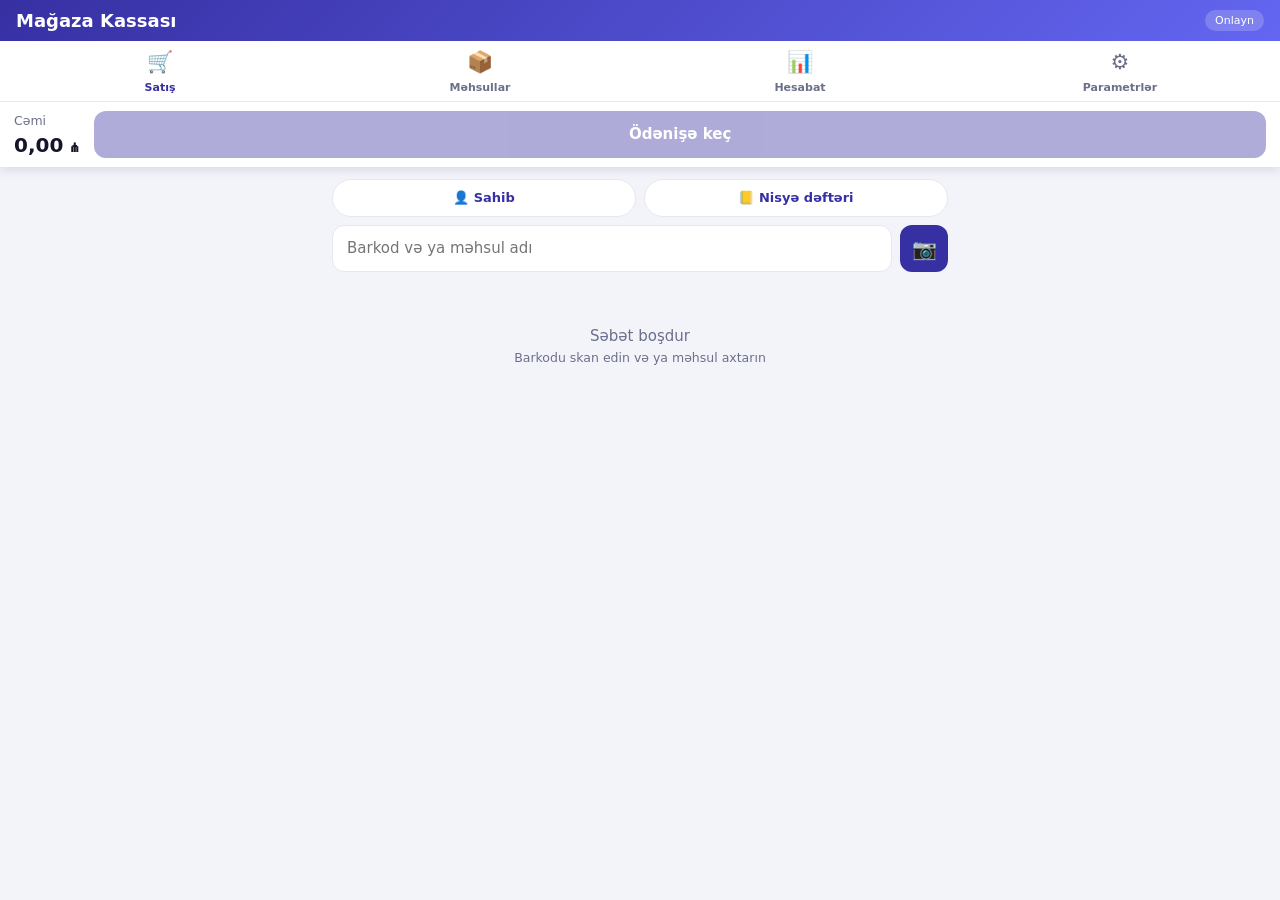
==== index.html @ 7f699fbc "Add files via upload" ====
<!DOCTYPE html>
<html lang="az">
<head>
<meta charset="UTF-8">
<meta name="viewport" content="width=device-width,initial-scale=1,viewport-fit=cover">
<meta name="theme-color" content="#3730a3">
<meta name="mobile-web-app-capable" content="yes">
<link rel="manifest" href="manifest.json">
<link rel="icon" href="icon-192.png">
<link rel="apple-touch-icon" href="icon-192.png">
<title>Mağaza Kassası</title>
<link rel="stylesheet" href="style.css">
</head>
<body data-v="sell">
<div id="top">
<header><h1 id="title">Mağaza Kassası</h1><span id="net" class="pill">Onlayn</span></header>
<nav>
  <button data-v="sell" onclick="go('sell')"><i>🛒</i>Satış</button>
  <button data-v="prod" onclick="go('prod')"><i>📦</i>Məhsullar</button>
  <button data-v="rep" onclick="go('rep')"><i>📊</i>Hesabat</button>
  <button data-v="set" onclick="go('set')"><i>⚙️</i>Parametrlər</button>
</nav>
<div id="paybar"><div><small>Cəmi</small><b id="tot">0,00 ₼</b></div><button id="pay" class="btn" onclick="payModal()" disabled>Ödənişə keç</button></div>
</div>
<main>
  <section id="v-sell" class="view on">
    <div class="bar" style="margin-bottom:8px"><button id="sel" class="chip" onclick="sellerModal()"></button><button class="chip" onclick="custList()">📒 Nisyə dəftəri</button></div>
    <div class="bar"><input id="q" placeholder="Barkod və ya məhsul adı" autocomplete="off" enterkeyhint="done"><button class="ic" onclick="openScan('sell')" aria-label="Barkod skan et">📷</button></div>
    <div id="sug"></div>
    <div id="cartl"></div>
  </section>
  <section id="v-prod" class="view">
    <div class="bar"><input id="pq" placeholder="Axtarış: ad və ya barkod" oninput="rProd()" autocomplete="off"><button class="ic" onclick="openScan('search')" aria-label="Barkod skan et">📷</button><button class="ic" onclick="editProduct()" aria-label="Yeni məhsul">+</button></div>
    <div id="plist"></div>
  </section>
  <section id="v-rep" class="view"></section>
  <section id="v-set" class="view"></section>
</main>
<div id="scan"><video id="vid" playsinline muted></video><div class="frame"></div><div id="smsg"></div><button id="sx" onclick="closeScan()" aria-label="Bağla">✕</button></div>
<div id="mdl" onclick="if(event.target===this)closeModal()"><div id="sheet"></div></div>
<div id="tst"></div>
<script src="app.js"></script>
</body>
</html>
---- style.css ----
:root{--p:#3730a3;--p2:#6366f1;--bg:#f3f4fa;--t:#14152b;--m:#6b6f8a;--ln:#e6e7f2;--ok:#059669;--er:#dc2626;--wa:#d97706;--nav:62px}
*{box-sizing:border-box;-webkit-tap-highlight-color:transparent}
body{margin:0;font:15px/1.4 system-ui,-apple-system,"Segoe UI",Roboto,sans-serif;background:var(--bg);color:var(--t);padding-bottom:calc(90px + env(safe-area-inset-bottom));overscroll-behavior-y:contain}
header{display:flex;justify-content:space-between;align-items:center;padding:calc(12px + env(safe-area-inset-top)) 16px 12px;background:linear-gradient(135deg,var(--p),var(--p2));color:#fff}
h1{margin:0;font-size:18px}h2{margin:0 0 12px;font-size:18px}h3{margin:18px 0 0;font-size:15px}
.pill{font-size:11px;padding:3px 10px;border-radius:99px;background:#ffffff30}.pill.off{background:#fbbf24;color:#422006}
main{padding:12px;max-width:640px;margin:auto}
.view{display:none}.view.on{display:block}
input,select{width:100%;font:inherit;padding:12px 14px;border:1.5px solid var(--ln);border-radius:12px;background:#fff;color:var(--t);outline:none}
input:focus,select:focus{border-color:var(--p2)}
label{display:block;margin-bottom:10px;font-size:13px;color:var(--m)}label input,label select{margin-top:4px}
.bar{display:flex;gap:8px}
.ic{flex:none;width:48px;border:0;border-radius:12px;background:var(--p);color:#fff;font-size:20px}
.btn{display:block;width:100%;border:0;border-radius:12px;padding:13px 18px;font:inherit;font-weight:600;background:var(--p);color:#fff;cursor:pointer}
.btn:disabled{opacity:.4}.btn.er{background:var(--er)}.btn.gh{background:#e8e9f7;color:var(--p)}
.card{background:#fff;border-radius:16px;padding:12px 14px;margin-top:10px;box-shadow:0 1px 3px #14152b10}
.item{display:flex;align-items:center;gap:10px}
.grow{flex:1;min-width:0}.grow b{display:block;overflow:hidden;text-overflow:ellipsis;white-space:nowrap}
small,.muted{color:var(--m);font-size:12.5px}.r{text-align:right}
.qty{display:flex;align-items:center;gap:8px}
.qty button{width:36px;height:36px;border:0;border-radius:10px;background:#eef0ff;color:var(--p);font-size:20px}
.qty span{min-width:22px;text-align:center;font-weight:700}
.empty{text-align:center;color:var(--m);padding:48px 0}
#sug{border-radius:12px;overflow:hidden;margin-top:6px;box-shadow:0 4px 16px #14152b18}
.sug{display:flex;justify-content:space-between;gap:8px;padding:11px 14px;background:#fff;border-bottom:1px solid var(--ln)}
.badge{display:inline-block;font-size:11px;font-weight:600;padding:2px 8px;border-radius:99px}
.badge.ok{background:#d1fae5;color:var(--ok)}.badge.wa{background:#fef3c7;color:var(--wa)}.badge.er{background:#fee2e2;color:var(--er)}
#paybar{display:none;align-items:center;gap:14px;padding:8px 14px;background:#fff}
body[data-v=sell] #paybar{display:flex}
#paybar div{flex:none}#paybar b{display:block;font-size:20px}
nav{display:flex;background:#fff;border-bottom:1px solid var(--ln)}
nav button{flex:1;border:0;background:none;font:inherit;font-size:11px;font-weight:600;color:var(--m);display:flex;flex-direction:column;align-items:center;justify-content:center;gap:2px}
nav button i{font-style:normal;font-size:21px}nav button.on{color:var(--p)}
.seg{display:flex;gap:6px;background:#e8e9f7;padding:4px;border-radius:12px;margin-bottom:12px}
.seg button{flex:1;border:0;border-radius:9px;padding:9px 4px;background:none;font:inherit;font-weight:600;font-size:13px;color:var(--m)}
.seg button.on{background:#fff;color:var(--p);box-shadow:0 1px 3px #0002}.seg button:disabled{opacity:.5}
.grid,.row2{display:grid;grid-template-columns:1fr 1fr;gap:10px}
.stat{background:#fff;border-radius:16px;padding:14px}.stat b{display:block;font-size:19px;margin-top:2px}
.stat.hi{background:linear-gradient(135deg,var(--p),var(--p2));color:#fff;grid-column:1/-1}.stat.hi small{color:#ffffffc0}.stat.hi b{font-size:26px}
#mdl{display:none;position:fixed;inset:0;background:#0008;z-index:20;align-items:flex-start}#mdl.on{display:flex}
#sheet{width:100%;max-width:640px;margin:0 auto;background:#fff;border-radius:0 0 22px 22px;padding:calc(18px + env(safe-area-inset-top)) 16px 18px;max-height:88vh;overflow:auto}
.big{font-size:34px;font-weight:800;text-align:center;margin:6px 0 14px;color:var(--p)}
.chips{display:flex;gap:8px;flex-wrap:wrap;margin-bottom:12px}
.chips button{border:1.5px solid var(--ln);background:#fff;border-radius:99px;padding:8px 14px;font:inherit;font-weight:600;color:var(--p)}
.change{text-align:center;font-weight:700;font-size:18px;padding:12px;background:#eef0ff;border-radius:12px;margin-bottom:12px}
.rc{font-family:ui-monospace,Menlo,monospace;font-size:13px;margin-bottom:10px}.rc div{display:flex;justify-content:space-between;gap:8px;padding:3px 0}.rc hr{border:0;border-top:1px dashed var(--m)}
#scan{display:none;position:fixed;inset:0;background:#000;z-index:30;overflow:hidden}#scan.on{display:block}
#scan video{width:100%;height:100%;object-fit:cover}
.frame{position:absolute;left:8%;right:8%;top:28%;height:26%;border:3px solid #fff;border-radius:16px;box-shadow:0 0 0 100vmax #0007}
.frame::after{content:"";position:absolute;left:8px;right:8px;top:50%;height:2px;background:#f43f5e;animation:ln 1.6s infinite alternate}
@keyframes ln{from{transform:translateY(-34px)}to{transform:translateY(34px)}}
@media(prefers-reduced-motion:reduce){.frame::after{animation:none}}
#smsg{position:absolute;left:16px;right:16px;bottom:calc(60px + env(safe-area-inset-bottom));text-align:center;color:#fff;font-weight:600;background:#000a;padding:12px;border-radius:12px}
#sx{position:absolute;right:16px;top:calc(16px + env(safe-area-inset-top));width:44px;height:44px;border:0;border-radius:50%;background:#fff;font-size:18px}
#tst{position:fixed;left:16px;right:16px;top:calc(190px + env(safe-area-inset-top));z-index:40;padding:12px 14px;border-radius:12px;background:var(--t);color:#fff;text-align:center;opacity:0;transform:translateY(-10px);transition:.2s;pointer-events:none}
#tst.on{opacity:1;transform:none}#tst.err{background:var(--er)}#tst.ok{background:var(--ok)}
.chip{flex:1;border:1.5px solid var(--ln);background:#fff;border-radius:99px;padding:9px 12px;font:inherit;font-weight:600;font-size:13px;color:var(--p)}
#top{position:sticky;top:0;z-index:6;box-shadow:0 2px 10px #14152b22}
header{padding-top:calc(8px + env(safe-area-inset-top));padding-bottom:8px}
nav button{padding:7px 0 6px}
.brand{text-align:center;font-weight:800;font-size:24px;letter-spacing:.16em;margin:14px 0 16px;background:linear-gradient(135deg,var(--p),var(--p2));-webkit-background-clip:text;background-clip:text;color:transparent}.brand sup{font-size:11px;letter-spacing:0}
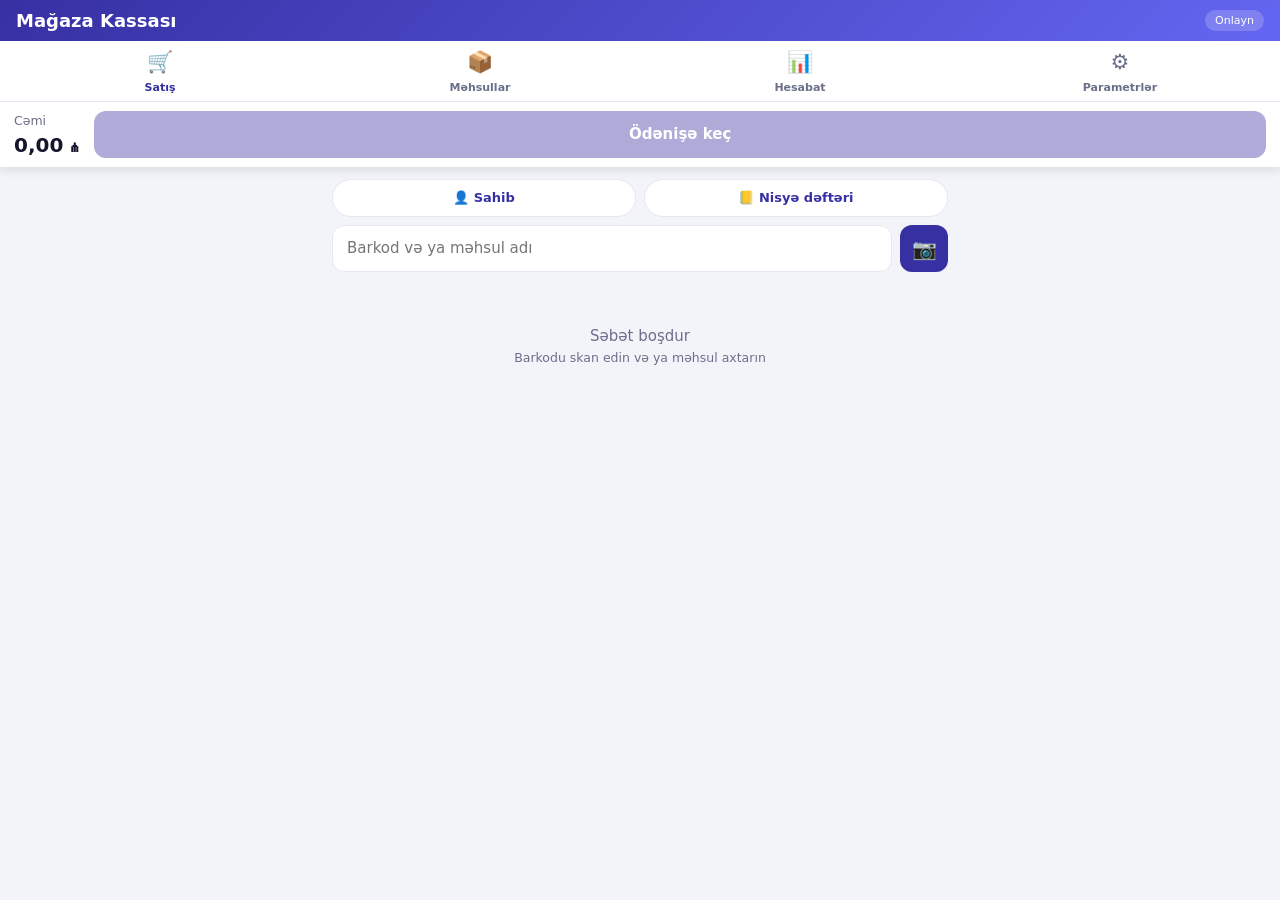
==== commit 3f760c1a: "Add files via upload" ====
--- a/index.html
+++ b/index.html
@@ -27,6 +27,7 @@
     <div class="bar" style="margin-bottom:8px"><button id="sel" class="chip" onclick="sellerModal()"></button><button class="chip" onclick="custList()">📒 Nisyə dəftəri</button></div>
     <div class="bar"><input id="q" placeholder="Barkod və ya məhsul adı" autocomplete="off" enterkeyhint="done"><button class="ic" onclick="openScan('sell')" aria-label="Barkod skan et">📷</button></div>
     <div id="sug"></div>
+    <div id="qs"></div>
     <div id="cartl"></div>
   </section>
   <section id="v-prod" class="view">
@@ -36,9 +37,10 @@
   <section id="v-rep" class="view"></section>
   <section id="v-set" class="view"></section>
 </main>
-<div id="scan"><video id="vid" playsinline muted></video><div class="frame"></div><div id="smsg"></div><button id="sx" onclick="closeScan()" aria-label="Bağla">✕</button></div>
+<div id="scan"><video id="vid" playsinline muted></video><div class="frame"></div><div id="smsg"></div><div id="spanel"></div><button id="sx" onclick="closeScan()" aria-label="Bağla">✕</button></div>
 <div id="mdl" onclick="if(event.target===this)closeModal()"><div id="sheet"></div></div>
 <div id="tst"></div>
+<div id="prn"></div>
 <script src="app.js"></script>
 </body>
 </html>
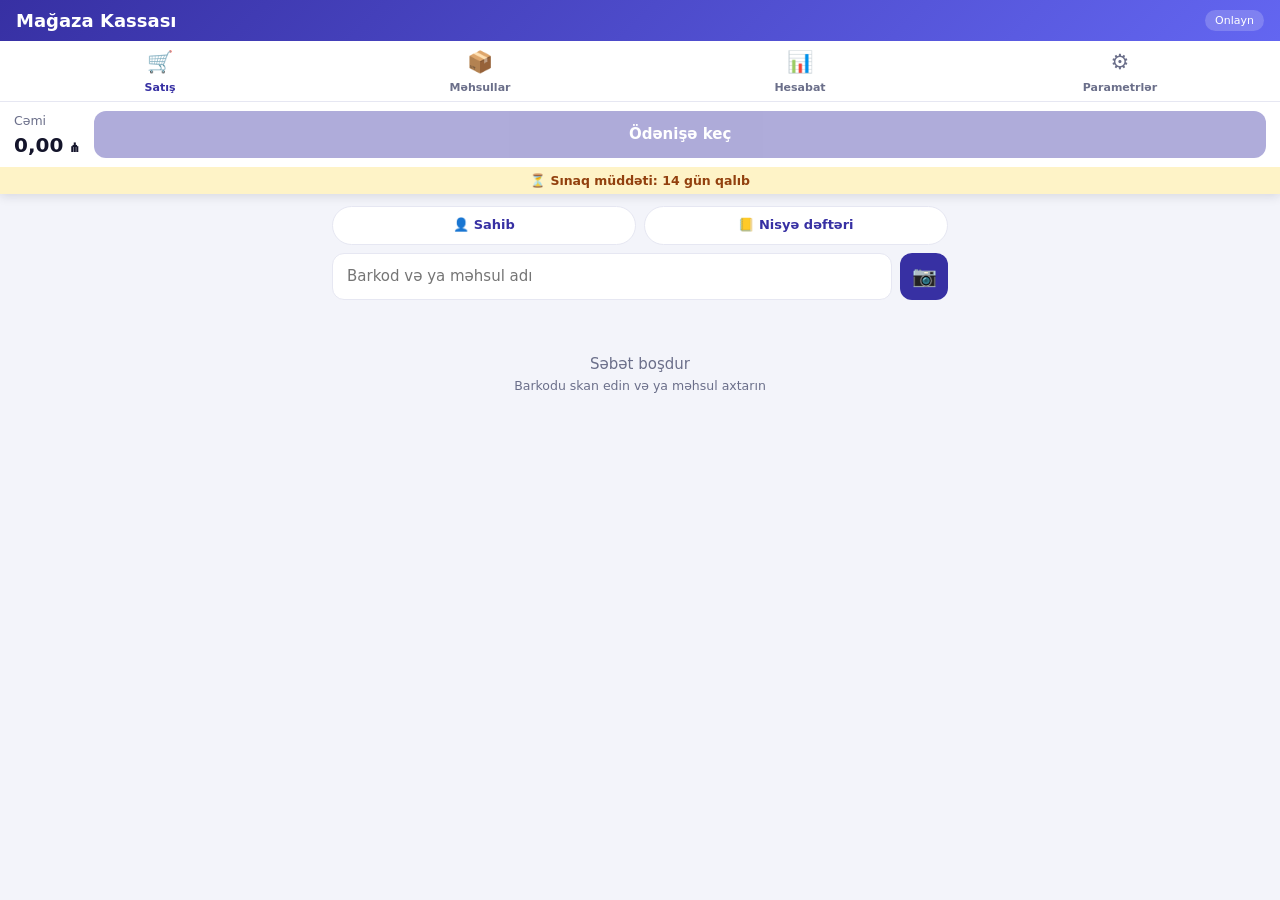
==== commit 5b30b1cc: "Add files via upload" ====
--- a/index.html
+++ b/index.html
@@ -21,7 +21,7 @@
   <button data-v="set" onclick="go('set')"><i>⚙️</i>Parametrlər</button>
 </nav>
 <div id="paybar"><div><small>Cəmi</small><b id="tot">0,00 ₼</b></div><button id="pay" class="btn" onclick="payModal()" disabled>Ödənişə keç</button></div>
-</div>
+<div id="lbar"></div></div>
 <main>
   <section id="v-sell" class="view on">
     <div class="bar" style="margin-bottom:8px"><button id="sel" class="chip" onclick="sellerModal()"></button><button class="chip" onclick="custList()">📒 Nisyə dəftəri</button></div>
@@ -38,6 +38,7 @@
   <section id="v-set" class="view"></section>
 </main>
 <div id="scan"><video id="vid" playsinline muted></video><div class="frame"></div><div id="smsg"></div><div id="spanel"></div><button id="sx" onclick="closeScan()" aria-label="Bağla">✕</button></div>
+<div id="lock"></div>
 <div id="mdl" onclick="if(event.target===this)closeModal()"><div id="sheet"></div></div>
 <div id="tst"></div>
 <div id="prn"></div>
--- a/style.css
+++ b/style.css
@@ -59,3 +59,31 @@
 header{padding-top:calc(8px + env(safe-area-inset-top));padding-bottom:8px}
 nav button{padding:7px 0 6px}
 .brand{text-align:center;font-weight:800;font-size:24px;letter-spacing:.16em;margin:14px 0 16px;background:linear-gradient(135deg,var(--p),var(--p2));-webkit-background-clip:text;background-clip:text;color:transparent}.brand sup{font-size:11px;letter-spacing:0}
+.th{flex:none;width:40px;height:40px;border-radius:12px;background:#eef0ff;color:var(--p);font-weight:800;display:flex;align-items:center;justify-content:center;overflow:hidden}.th img{width:100%;height:100%;object-fit:cover}.th.big{width:72px;height:72px;font-size:28px}
+.qh{display:flex;justify-content:space-between;margin:14px 2px 6px;font-weight:700;font-size:13px;color:var(--m)}
+.qg{display:grid;grid-template-columns:repeat(4,1fr);gap:8px}
+.qt{display:flex;flex-direction:column;align-items:center;gap:3px;min-width:0;padding:8px 4px;border:0;border-radius:14px;background:#fff;color:var(--t);font:inherit;box-shadow:0 1px 3px #14152b12;transition:transform .12s}.qt:active{transform:scale(.93)}
+.qt b{font-size:11.5px;max-width:100%;overflow:hidden;white-space:nowrap;text-overflow:ellipsis}.qt small{font-size:11px}.qt .th{width:44px;height:44px}.qt.off{opacity:.45}
+input[type=checkbox]{width:auto;margin:0 8px 0 0}label.chk{display:flex;align-items:center;font-size:14px;color:var(--t);margin-bottom:12px}
+#spanel{display:none;position:absolute;left:12px;right:12px;bottom:calc(16px + env(safe-area-inset-bottom));background:#fff;border-radius:18px;padding:14px 16px}#spanel.on{display:block;animation:up .25s ease}
+#upd{position:fixed;left:12px;right:12px;top:calc(12px + env(safe-area-inset-top));z-index:50;display:flex;justify-content:space-between;align-items:center;gap:10px;padding:10px 12px 10px 16px;border-radius:14px;background:var(--t);color:#fff;font-weight:600;animation:drop .3s}
+#upd button{border:0;border-radius:10px;padding:8px 14px;background:#fff;color:var(--p);font:inherit;font-weight:700}
+.lb{width:50mm;height:30mm;padding:2mm;display:flex;flex-direction:column;align-items:center;justify-content:space-between;background:#fff;color:#000;border:.2mm dashed #999;font-family:system-ui,sans-serif;break-inside:avoid;overflow:hidden}
+.lb b{font-size:3.4mm;max-width:100%;overflow:hidden;white-space:nowrap;text-overflow:ellipsis}.lb svg{width:100%;height:15mm;fill:#000}.lb span{font-size:4mm;font-weight:800}
+#prn{display:none}
+@media print{body.prn>*:not(#prn){display:none!important}body.prn #prn{display:flex;flex-wrap:wrap;gap:2mm}body.prn{background:#fff;padding:0}@page{margin:4mm}}
+@keyframes fade{from{opacity:0;transform:translateY(6px)}to{opacity:1;transform:none}}
+@keyframes pop{0%{transform:scale(.94);background:#e0e4ff}100%{transform:none}}
+@keyframes up{from{opacity:0;transform:translateY(24px)}to{opacity:1;transform:none}}
+@keyframes drop{from{opacity:0;transform:translateY(-24px)}to{opacity:1;transform:none}}
+@keyframes fadeo{from{opacity:0}to{opacity:1}}
+@keyframes bump{50%{transform:scale(1.12)}}
+.view.on{animation:fade .25s ease}.pop{animation:pop .35s ease}#mdl.on{animation:fadeo .2s}#mdl.on #sheet{animation:drop .28s cubic-bezier(.2,.8,.2,1)}
+#paybar b{transform-origin:left}#tot.bump{animation:bump .3s}
+.btn,.ic,.qty button,.chips button,.seg button{transition:transform .12s,opacity .2s}.btn:active,.ic:active,.qty button:active,.chips button:active{transform:scale(.96)}
+.card.item{transition:transform .12s}.card.item:active{transform:scale(.985)}
+@media(prefers-reduced-motion:reduce){*{animation:none!important;transition:none!important}}
+#lock{display:none;position:fixed;inset:0;z-index:60;background:var(--bg);overflow:auto;padding:calc(28px + env(safe-area-inset-top)) 16px 28px}#lock.on{display:block}.lk{max-width:480px;margin:0 auto;text-align:center}
+textarea{width:100%;font:inherit;font-size:13px;padding:12px;border:1.5px solid var(--ln);border-radius:12px;margin:4px 0 12px;resize:vertical;box-sizing:border-box}
+#lbar{background:#fef3c7;color:#92400e;font-size:12.5px;font-weight:600;text-align:center;padding:5px 10px}#lbar:empty{display:none}
+#tst{z-index:70}
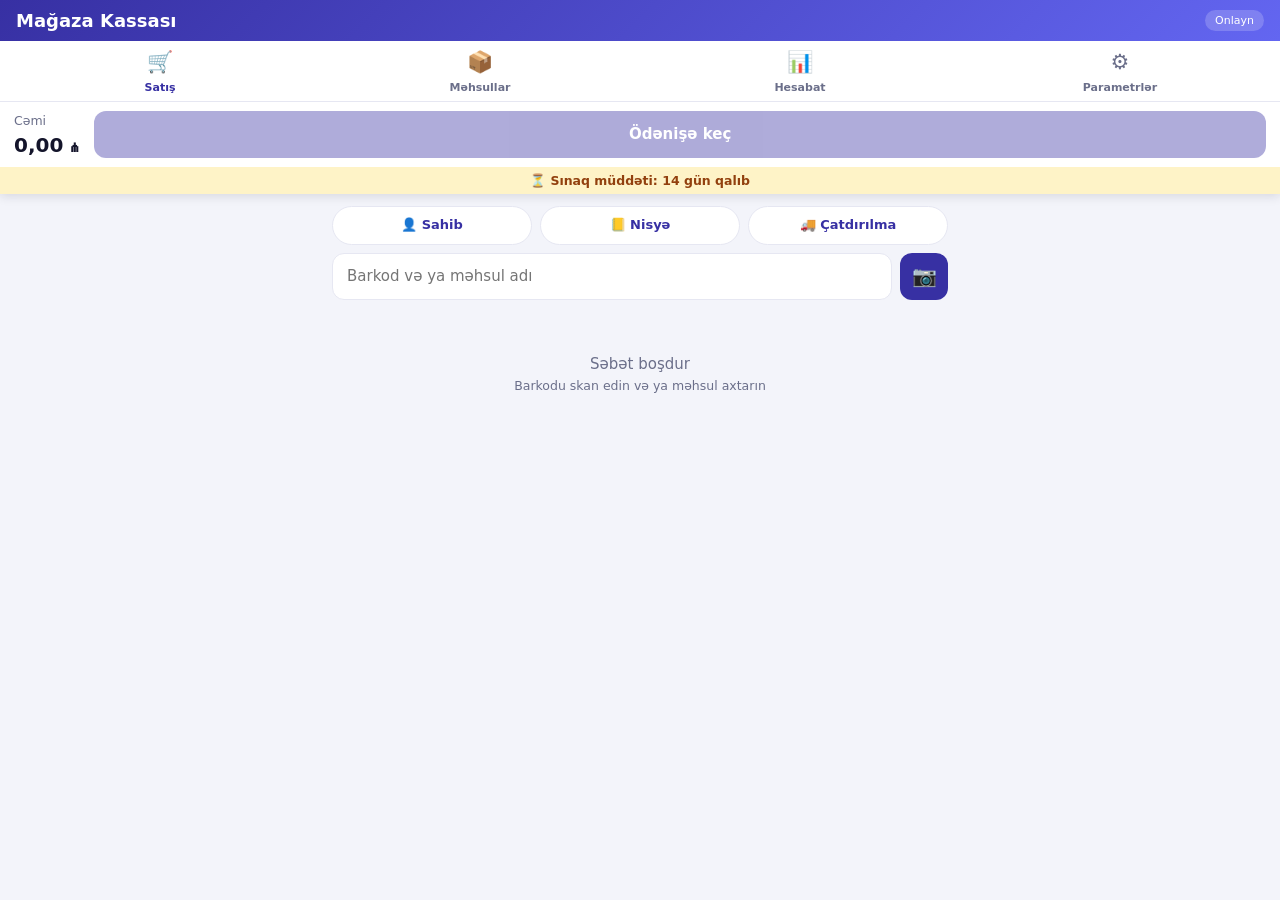
==== commit 11a8cb1d: "Add files via upload" ====
--- a/index.html
+++ b/index.html
@@ -24,7 +24,7 @@
 <div id="lbar"></div></div>
 <main>
   <section id="v-sell" class="view on">
-    <div class="bar" style="margin-bottom:8px"><button id="sel" class="chip" onclick="sellerModal()"></button><button class="chip" onclick="custList()">📒 Nisyə dəftəri</button></div>
+    <div class="bar" style="margin-bottom:8px"><button id="sel" class="chip" onclick="sellerModal()"></button><button class="chip" onclick="custList()">📒 Nisyə</button><button class="chip" onclick="dlvList()">🚚 Çatdırılma</button></div>
     <div class="bar"><input id="q" placeholder="Barkod və ya məhsul adı" autocomplete="off" enterkeyhint="done"><button class="ic" onclick="openScan('sell')" aria-label="Barkod skan et">📷</button></div>
     <div id="sug"></div>
     <div id="qs"></div>
--- a/style.css
+++ b/style.css
@@ -87,3 +87,8 @@
 textarea{width:100%;font:inherit;font-size:13px;padding:12px;border:1.5px solid var(--ln);border-radius:12px;margin:4px 0 12px;resize:vertical;box-sizing:border-box}
 #lbar{background:#fef3c7;color:#92400e;font-size:12.5px;font-weight:600;text-align:center;padding:5px 10px}#lbar:empty{display:none}
 #tst{z-index:70}
+.chip{min-width:0;white-space:nowrap;overflow:hidden;text-overflow:ellipsis}
+.rcp{width:72mm;max-width:100%;margin:0 auto;color:#000;background:#fff}
+.dv{border:.3mm solid #000;border-radius:2mm;padding:2mm;margin:2mm 0;font-size:3.7mm;line-height:1.35;color:#000}.dv b{display:block}.dv .dpay{font-weight:800;margin-top:1mm}
+.qr{text-align:center;margin:3mm 0 1mm}.qr svg{width:40mm;height:40mm}.qr small{display:block;color:#000}
+@media print{body.prn .brand{background:none;color:#000;-webkit-text-fill-color:#000}body.prn #prn{display:block}}
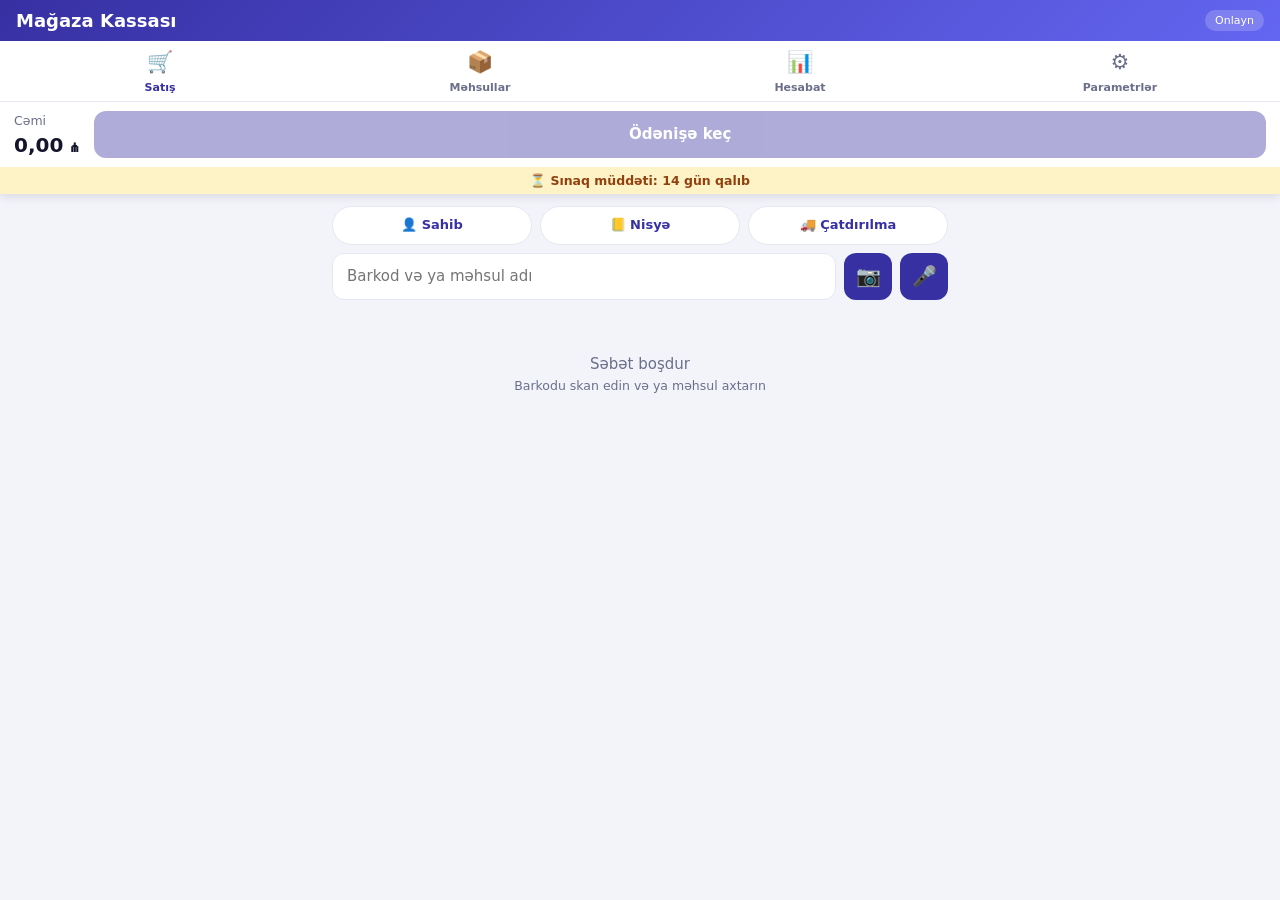
==== commit 6988f721: "Add files via upload" ====
--- a/index.html
+++ b/index.html
@@ -25,13 +25,14 @@
 <main>
   <section id="v-sell" class="view on">
     <div class="bar" style="margin-bottom:8px"><button id="sel" class="chip" onclick="sellerModal()"></button><button class="chip" onclick="custList()">📒 Nisyə</button><button class="chip" onclick="dlvList()">🚚 Çatdırılma</button></div>
-    <div class="bar"><input id="q" placeholder="Barkod və ya məhsul adı" autocomplete="off" enterkeyhint="done"><button class="ic" onclick="openScan('sell')" aria-label="Barkod skan et">📷</button></div>
+    <div class="bar"><input id="q" placeholder="Barkod və ya məhsul adı" autocomplete="off" enterkeyhint="done"><button class="ic" onclick="openScan('sell')" aria-label="Barkod skan et">📷</button><button class="ic" onclick="voice('q')" aria-label="Səslə axtar">🎤</button></div>
     <div id="sug"></div>
     <div id="qs"></div>
     <div id="cartl"></div>
   </section>
   <section id="v-prod" class="view">
-    <div class="bar"><input id="pq" placeholder="Axtarış: ad və ya barkod" oninput="rProd()" autocomplete="off"><button class="ic" onclick="openScan('search')" aria-label="Barkod skan et">📷</button><button class="ic" onclick="editProduct()" aria-label="Yeni məhsul">+</button></div>
+    <div class="bar"><input id="pq" placeholder="Axtarış: ad və ya barkod" oninput="rProd()" autocomplete="off"><button class="ic" onclick="openScan('search')" aria-label="Barkod skan et">📷</button><button class="ic" onclick="voice('pq')" aria-label="Səslə axtar">🎤</button><button class="ic" onclick="editProduct()" aria-label="Yeni məhsul">+</button></div>
+    <div class="bar" style="margin-top:8px"><button class="chip" onclick="catModal()">📣 Kataloq</button><button class="chip" onclick="supModal()">📦 Təchizatçıya sifariş</button></div>
     <div id="plist"></div>
   </section>
   <section id="v-rep" class="view"></section>
--- a/style.css
+++ b/style.css
@@ -92,3 +92,6 @@
 .dv{border:.3mm solid #000;border-radius:2mm;padding:2mm;margin:2mm 0;font-size:3.7mm;line-height:1.35;color:#000}.dv b{display:block}.dv .dpay{font-weight:800;margin-top:1mm}
 .qr{text-align:center;margin:3mm 0 1mm}.qr svg{width:40mm;height:40mm}.qr small{display:block;color:#000}
 @media print{body.prn .brand{background:none;color:#000;-webkit-text-fill-color:#000}body.prn #prn{display:block}}
+.lyb{margin-bottom:12px}.row3{display:grid;grid-template-columns:repeat(3,1fr);gap:8px}
+.wds{display:flex;flex-wrap:wrap;gap:6px;margin:6px 0 10px}.wd{display:flex!important;align-items:center;margin:0!important;padding:6px 10px;background:#eef0ff;border-radius:99px;font-size:13px!important;color:var(--p)!important}
+.cl{max-height:48vh;overflow:auto;margin:10px 0}.cl .chk{margin:0;padding:9px 0;border-bottom:1px solid var(--ln);gap:8px}.cl .chk .grow{flex:1;min-width:0;overflow:hidden;text-overflow:ellipsis;white-space:nowrap}
